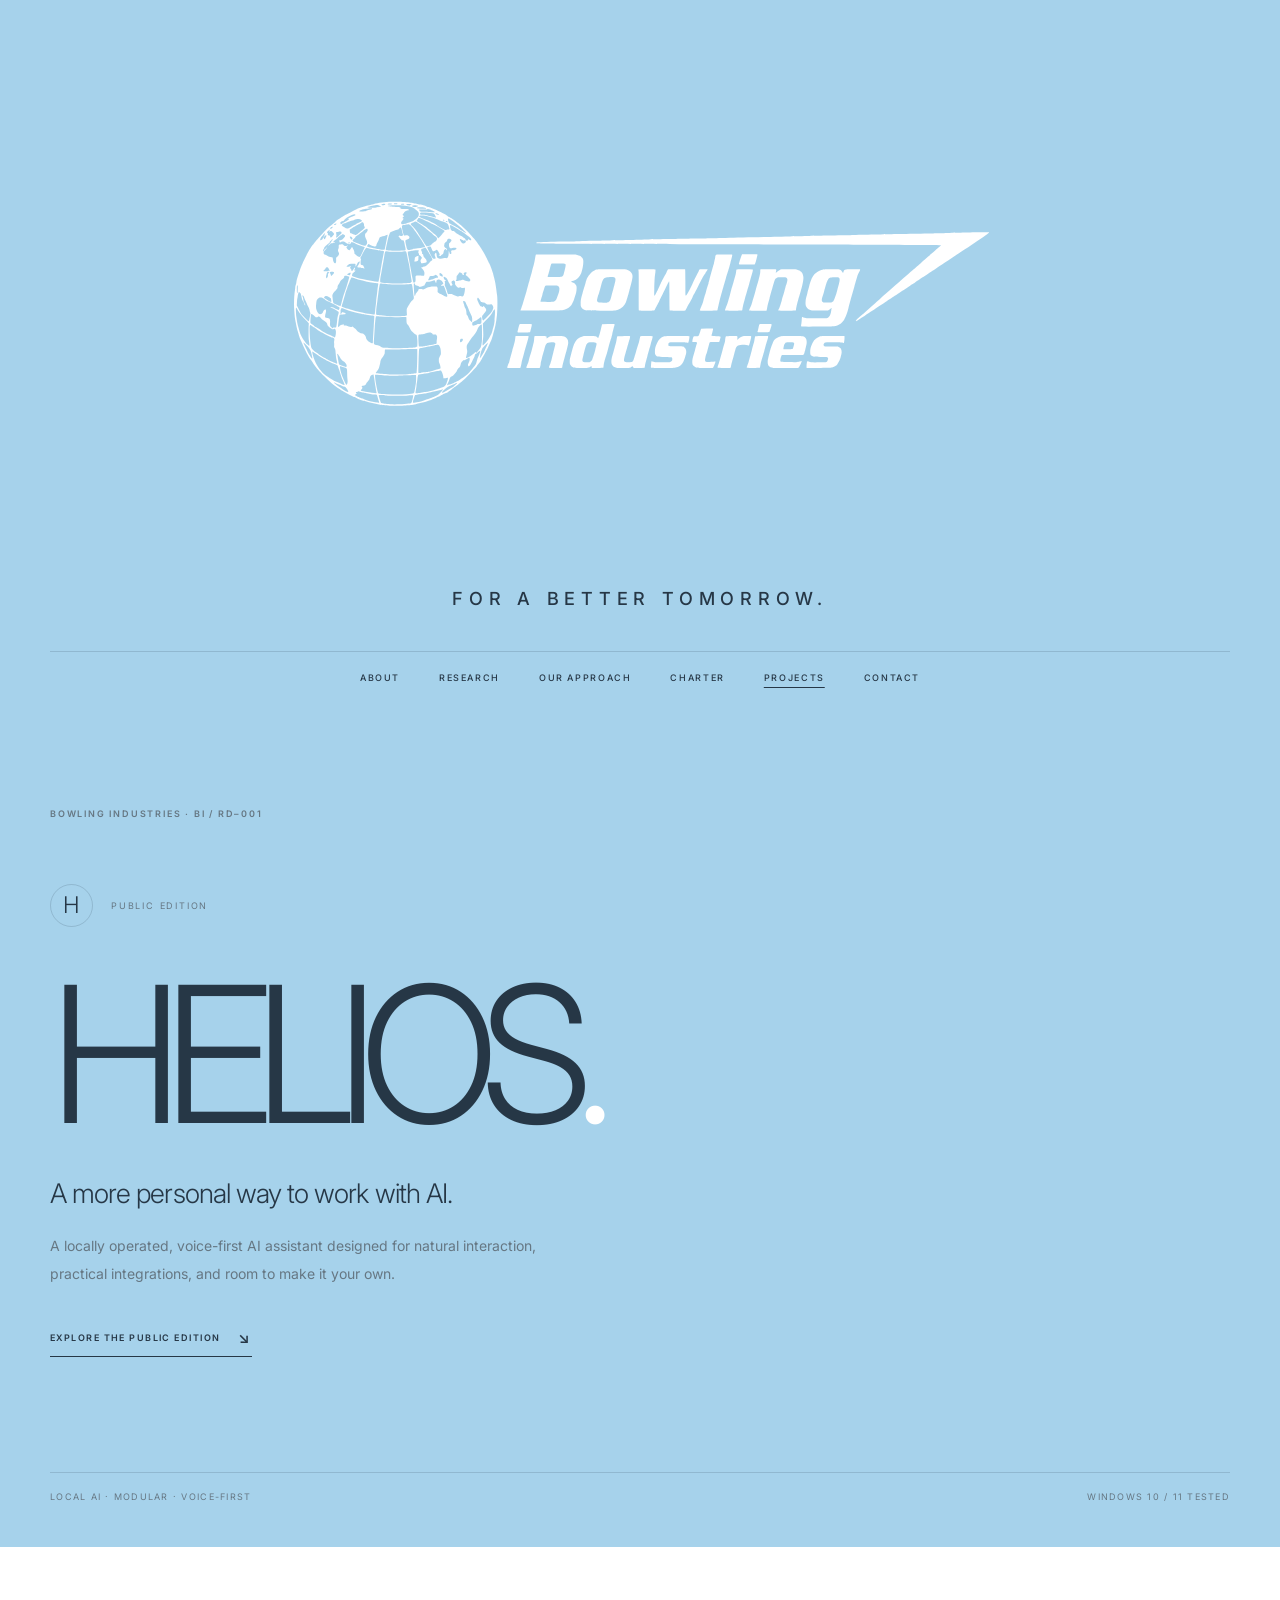
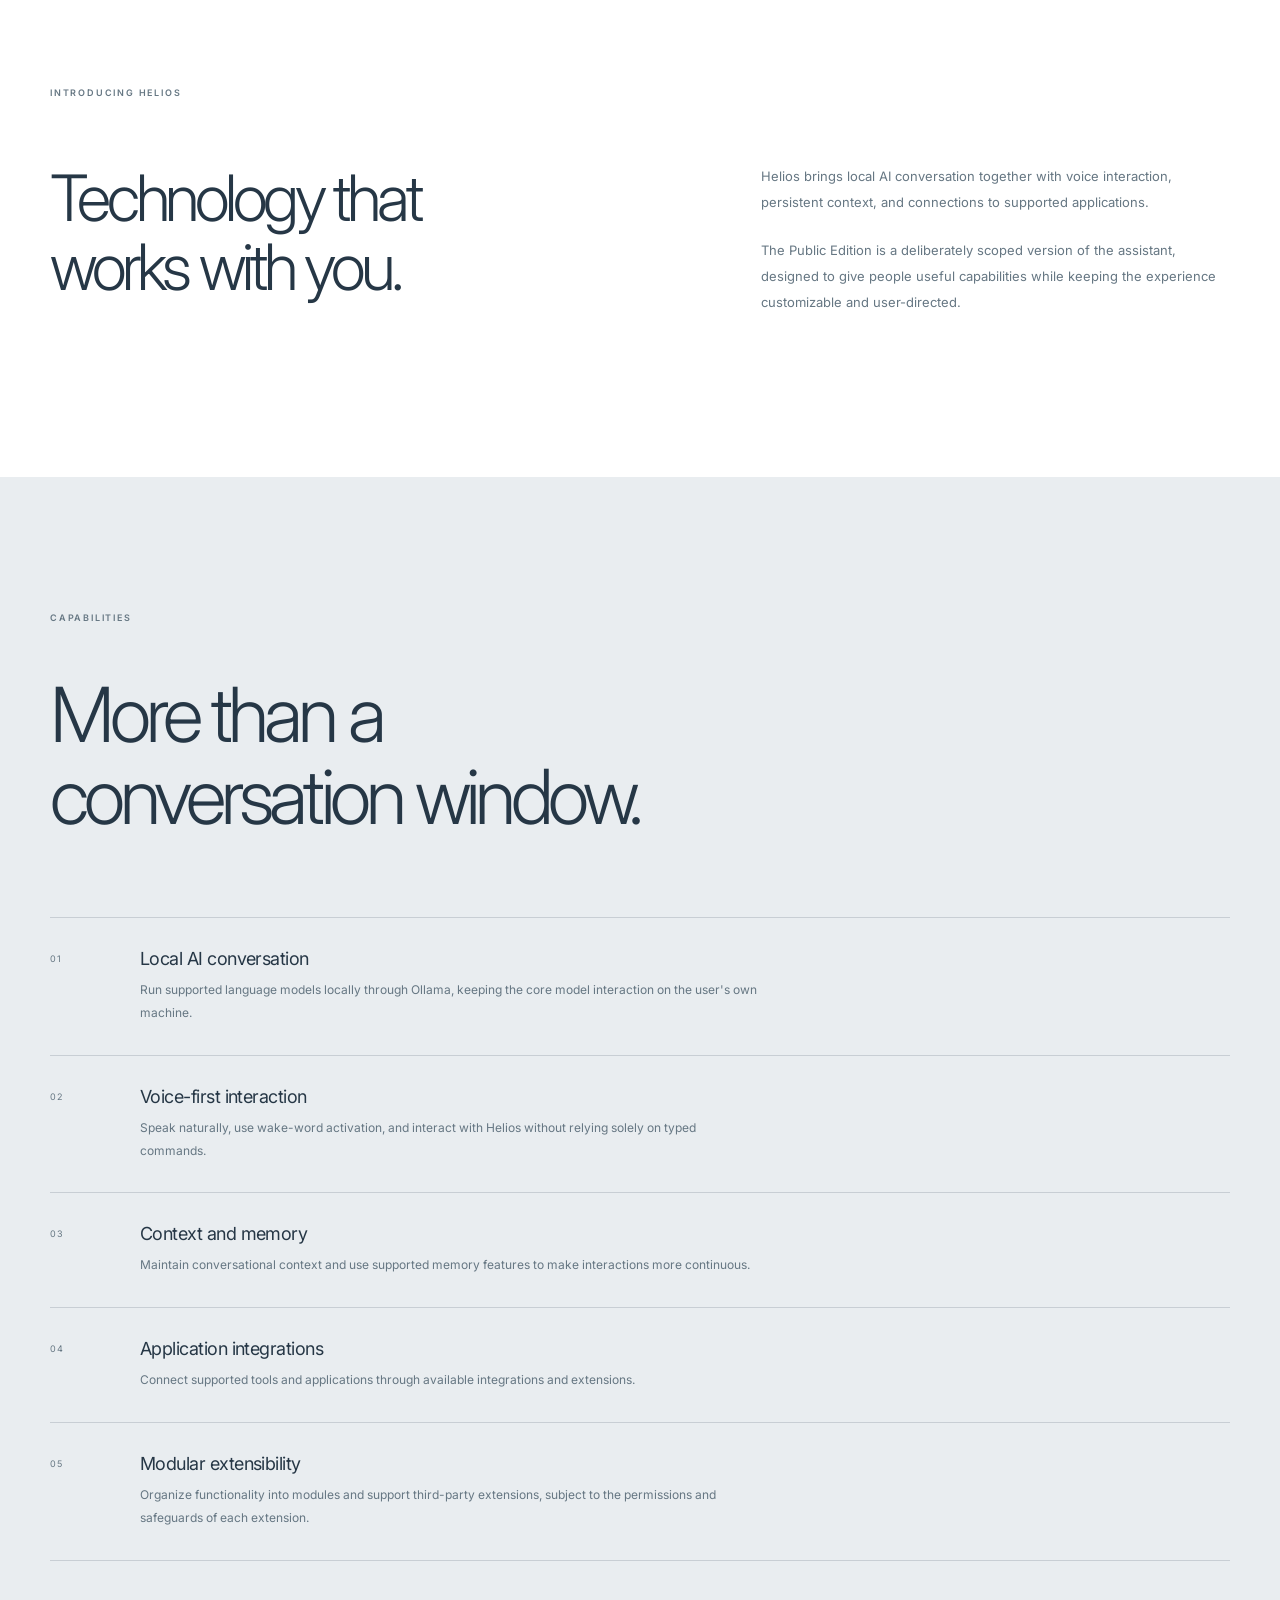
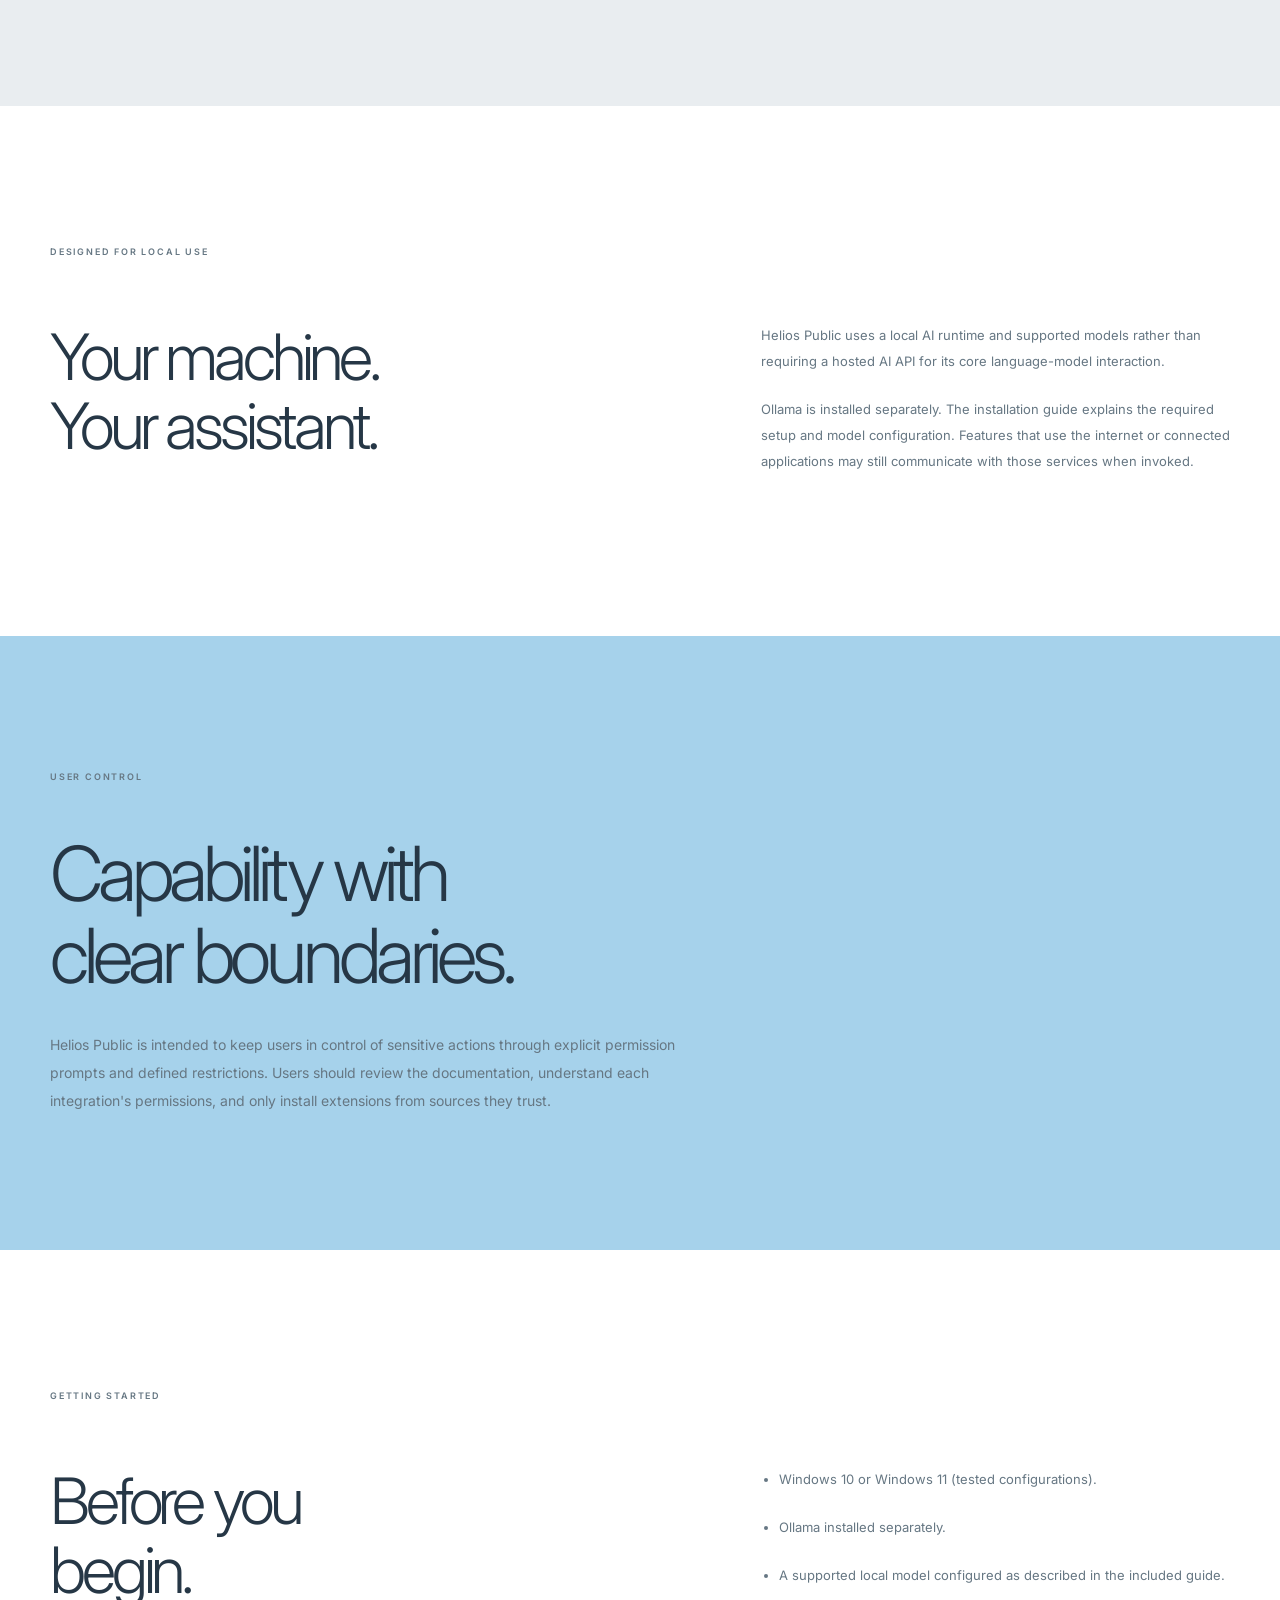
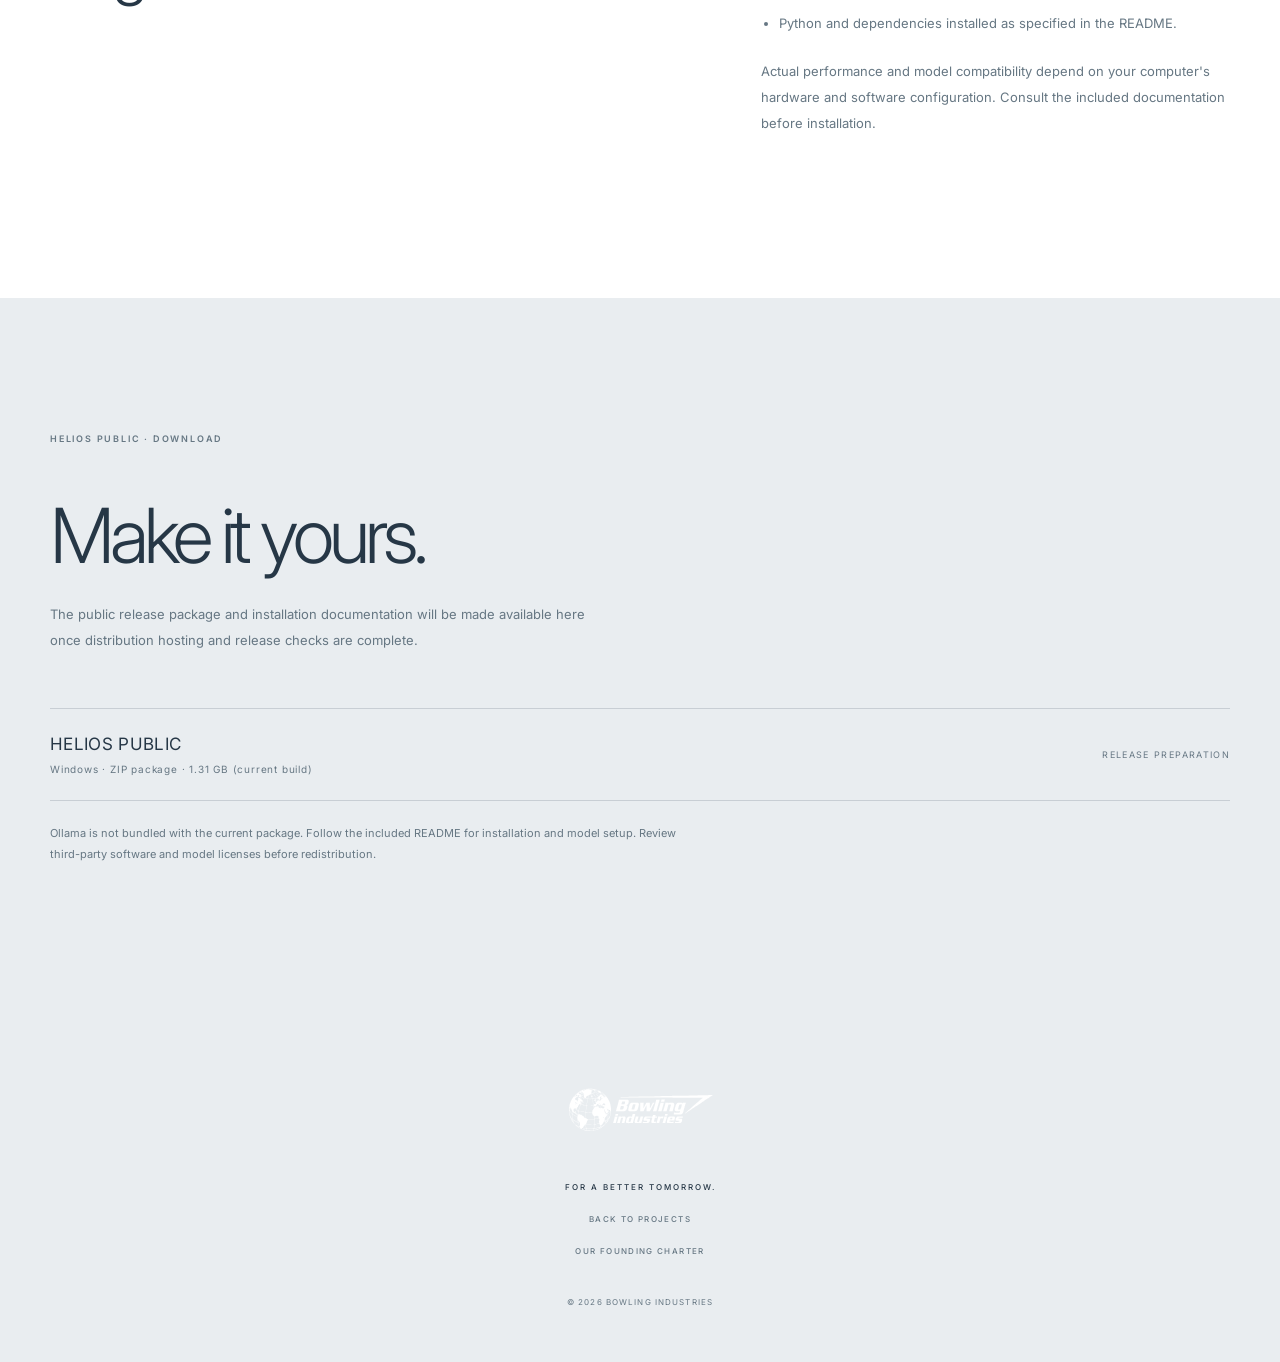
==== helios.html @ fafea014 "Add files via upload" ====
<!DOCTYPE html>
<html lang="en">
<head>
    <meta charset="UTF-8">
    <meta name="viewport" content="width=device-width, initial-scale=1.0">
    <meta name="description" content="Helios Public is a locally operated, extensible AI assistant from Bowling Industries.">
    <title>Helios — Bowling Industries</title>
    <link rel="preconnect" href="https://fonts.googleapis.com">
    <link rel="preconnect" href="https://fonts.gstatic.com" crossorigin>
    <link href="https://fonts.googleapis.com/css2?family=Inter:wght@300;400;500;600&display=swap" rel="stylesheet">
    <link rel="stylesheet" href="style.css">
    <script src="script.js" defer></script>
</head>
<body>
    <header class="site-header">
        <a href="index.html" class="brand" aria-label="Bowling Industries home"><img src="assets/logo.svg" alt="Bowling Industries"></a>
        <p class="brand-motto">FOR A BETTER TOMORROW.</p>
        <nav class="main-nav" aria-label="Main navigation">
            <a href="index.html#about">ABOUT</a>
            <a href="index.html#research">RESEARCH</a>
            <a href="index.html#approach">OUR APPROACH</a>
            <a href="charter.html">CHARTER</a>
            <a href="projects.html" aria-current="page">PROJECTS</a>
            <a href="index.html#contact">CONTACT</a>
        </nav>
    </header>

    <main class="helios-page">
        <section class="helios-hero section-blue">
            <div class="section-inner reveal">
                <p class="eyebrow">BOWLING INDUSTRIES · BI / RD–001</p>
                <div class="helios-hero-lockup"><span class="helios-sunmark" aria-hidden="true">H</span><span class="helios-edition">PUBLIC EDITION</span></div>
                <h1>HELIOS<span class="helios-period">.</span></h1>
                <p class="helios-tagline">A more personal way to work with AI.</p>
                <p class="helios-hero-description">A locally operated, voice-first AI assistant designed for natural interaction, practical integrations, and room to make it your own.</p>
                <a href="#download" class="text-link">EXPLORE THE PUBLIC EDITION <span aria-hidden="true">↘</span></a>
                <div class="helios-hero-index"><span>LOCAL AI · MODULAR · VOICE-FIRST</span><span>WINDOWS 10 / 11 TESTED</span></div>
            </div>
        </section>

        <section class="helios-intro section-light">
            <div class="section-inner reveal">
                <p class="eyebrow">INTRODUCING HELIOS</p>
                <div class="helios-intro-layout">
                    <h2>Technology that<br>works with you.</h2>
                    <div class="helios-body-copy">
                        <p>Helios brings local AI conversation together with voice interaction, persistent context, and connections to supported applications.</p>
                        <p>The Public Edition is a deliberately scoped version of the assistant, designed to give people useful capabilities while keeping the experience customizable and user-directed.</p>
                    </div>
                </div>
            </div>
        </section>

        <section class="helios-capabilities section-grey">
            <div class="section-inner reveal">
                <p class="eyebrow">CAPABILITIES</p>
                <h2>More than a<br>conversation window.</h2>
                <div class="helios-capability-list">
                    <article><span>01</span><div><h3>Local AI conversation</h3><p>Run supported language models locally through Ollama, keeping the core model interaction on the user's own machine.</p></div></article>
                    <article><span>02</span><div><h3>Voice-first interaction</h3><p>Speak naturally, use wake-word activation, and interact with Helios without relying solely on typed commands.</p></div></article>
                    <article><span>03</span><div><h3>Context and memory</h3><p>Maintain conversational context and use supported memory features to make interactions more continuous.</p></div></article>
                    <article><span>04</span><div><h3>Application integrations</h3><p>Connect supported tools and applications through available integrations and extensions.</p></div></article>
                    <article><span>05</span><div><h3>Modular extensibility</h3><p>Organize functionality into modules and support third-party extensions, subject to the permissions and safeguards of each extension.</p></div></article>
                </div>
            </div>
        </section>

        <section class="helios-architecture section-light">
            <div class="section-inner reveal">
                <p class="eyebrow">DESIGNED FOR LOCAL USE</p>
                <div class="helios-architecture-layout">
                    <h2>Your machine.<br>Your assistant.</h2>
                    <div class="helios-body-copy">
                        <p>Helios Public uses a local AI runtime and supported models rather than requiring a hosted AI API for its core language-model interaction.</p>
                        <p>Ollama is installed separately. The installation guide explains the required setup and model configuration. Features that use the internet or connected applications may still communicate with those services when invoked.</p>
                    </div>
                </div>
            </div>
        </section>

        <section class="helios-safety section-blue">
            <div class="section-inner reveal">
                <p class="eyebrow">USER CONTROL</p>
                <h2>Capability with<br>clear boundaries.</h2>
                <p class="helios-safety-copy">Helios Public is intended to keep users in control of sensitive actions through explicit permission prompts and defined restrictions. Users should review the documentation, understand each integration's permissions, and only install extensions from sources they trust.</p>
            </div>
        </section>

        <section class="helios-requirements section-light">
            <div class="section-inner reveal">
                <p class="eyebrow">GETTING STARTED</p>
                <div class="helios-requirements-layout">
                    <h2>Before you<br>begin.</h2>
                    <div class="helios-body-copy">
                        <ul>
                            <li>Windows 10 or Windows 11 (tested configurations).</li>
                            <li>Ollama installed separately.</li>
                            <li>A supported local model configured as described in the included guide.</li>
                            <li>Python and dependencies installed as specified in the README.</li>
                        </ul>
                        <p>Actual performance and model compatibility depend on your computer's hardware and software configuration. Consult the included documentation before installation.</p>
                    </div>
                </div>
            </div>
        </section>

        <section class="helios-download section-grey" id="download">
            <div class="section-inner reveal">
                <p class="eyebrow">HELIOS PUBLIC · DOWNLOAD</p>
                <h2>Make it yours.</h2>
                <p class="helios-download-copy">The public release package and installation documentation will be made available here once distribution hosting and release checks are complete.</p>
                <div class="helios-download-panel">
                    <div><strong>HELIOS PUBLIC</strong><span>Windows · ZIP package · 1.31 GB (current build)</span></div>
                    <span class="download-status">RELEASE PREPARATION</span>
                </div>
                <p class="helios-download-note">Ollama is not bundled with the current package. Follow the included README for installation and model setup. Review third-party software and model licenses before redistribution.</p>
            </div>
        </section>
    </main>

    <footer class="site-footer">
        <a href="index.html" class="footer-brand"><img src="assets/logo.svg" alt="Bowling Industries"></a>
        <p>FOR A BETTER TOMORROW.</p>
        <a href="projects.html" class="footer-charter-link">BACK TO PROJECTS</a>
        <a href="charter.html" class="footer-charter-link">OUR FOUNDING CHARTER</a>
        <span>© <span id="year"></span> BOWLING INDUSTRIES</span>
    </footer>
</body>
</html>
---- style.css ----
/* --------------------------------
   BOWLING INDUSTRIES
   Main stylesheet
-------------------------------- */

:root {
    --blue: #A6D2EB;
    --blue-dark: #8BBFDF;
    --white: #FFFFFF;
    --grey: #E9EDF0;
    --text: #263746;
    --muted: #667783;
    --line: rgba(38, 55, 70, 0.17);

    --content-width: 1180px;
}


/* RESET */

* {
    margin: 0;
    padding: 0;
    box-sizing: border-box;
}

html {
    scroll-behavior: smooth;
    scroll-padding-top: 30px;
}

body {
    font-family: "Inter", sans-serif;
    color: var(--text);
    background: var(--white);
    font-weight: 400;
    -webkit-font-smoothing: antialiased;
}

a {
    color: inherit;
    text-decoration: none;
}

button,
a {
    -webkit-tap-highlight-color: transparent;
}


/* HEADER */

.site-header {
    width: 100%;
    padding: 38px 24px 0;
    display: flex;
    flex-direction: column;
    align-items: center;
    background: var(--blue);
}

.brand {
    display: block;
    width: min(750px, 200vw);
}

.brand img {
    display: block;
    width: 100%;
    height: auto;
}

.brand-motto {
    margin-top: 17px;
    font-size: 18px;
    font-weight: 500;
    letter-spacing: 0.32em;
    text-align: center;
    color: var(--text);
}

.main-nav {
    display: flex;
    justify-content: center;
    flex-wrap: wrap;
    gap: 39px;
    margin-top: 42px;
    padding: 20px 0;
    width: min(100%, var(--content-width));
    border-top: 1px solid var(--line);
}

.main-nav a {
    font-size: 9px;
    letter-spacing: 0.18em;
    font-weight: 500;
    color: var(--text);
    transition: opacity 0.25s ease;
}

.main-nav a:hover {
    opacity: 0.55;
}

.main-nav a[aria-current="page"] {
    text-decoration: underline;
    text-underline-offset: 6px;
}


/* GENERAL */

.section-inner {
    width: min(var(--content-width), calc(100% - 80px));
    margin: 0 auto;
}

.section-light {
    background: var(--white);
}

.section-blue {
    background: var(--blue);
}

.section-grey {
    background: var(--grey);
}

.eyebrow {
    font-size: 9px;
    letter-spacing: 0.2em;
    font-weight: 600;
    color: var(--muted);
}

h1,
h2,
h3,
p {
    overflow-wrap: break-word;
}

h1,
h2 {
    font-weight: 300;
    letter-spacing: -0.065em;
    line-height: 1.08;
}


/* HERO */

.hero {
    min-height: 590px;
    background: var(--blue);
    display: flex;
    flex-direction: column;
    justify-content: center;
    padding: 100px 40px 36px;
}

.hero-content {
    width: min(var(--content-width), 100%);
    margin: 0 auto;
}

.hero h1 {
    font-size: clamp(52px, 8vw, 100px);
    margin-top: 30px;
    max-width: 900px;
}

.hero-description {
    max-width: 430px;
    margin-top: 30px;
    font-size: 14px;
    line-height: 1.9;
    color: var(--muted);
}

.text-link {
    display: inline-flex;
    align-items: center;
    gap: 18px;
    margin-top: 40px;
    padding-bottom: 9px;
    border-bottom: 1px solid var(--text);
    font-size: 9px;
    font-weight: 600;
    letter-spacing: 0.16em;
    transition: gap 0.25s ease;
}

.text-link:hover {
    gap: 27px;
}

.text-link span {
    font-size: 15px;
}

.hero-index {
    width: min(var(--content-width), 100%);
    margin: 110px auto 0;
    display: flex;
    justify-content: space-between;
    font-size: 8px;
    letter-spacing: 0.15em;
    color: var(--muted);
}


/* ABOUT */

.intro {
    padding: 145px 0;
}

.intro-layout {
    display: grid;
    grid-template-columns: 1fr 0.7fr;
    gap: 90px;
    margin-top: 65px;
    align-items: start;
}

.intro h2,
.approach h2 {
    font-size: clamp(42px, 5vw, 67px);
}

.intro-copy,
.approach-copy {
    padding-top: 8px;
}

.intro-copy p,
.approach-copy p {
    font-size: 13px;
    line-height: 2;
    color: var(--muted);
    margin-bottom: 22px;
    max-width: 430px;
}


/* RESEARCH */

.research {
    padding: 140px 0 150px;
}

.research h2 {
    font-size: clamp(42px, 5.5vw, 70px);
    margin-top: 55px;
}

.section-description {
    margin-top: 25px;
    font-size: 13px;
    color: var(--muted);
    line-height: 1.9;
    max-width: 440px;
}

.research-list {
    margin-top: 85px;
    border-top: 1px solid var(--line);
}

.research-item {
    display: grid;
    grid-template-columns: 70px 1fr 30px;
    align-items: center;
    gap: 20px;
    min-height: 105px;
    border-bottom: 1px solid var(--line);
    transition: padding 0.3s ease;
}

.research-item:hover {
    padding-left: 12px;
}

.research-number {
    font-size: 9px;
    letter-spacing: 0.1em;
    color: var(--muted);
}

.research-item h3 {
    font-size: clamp(16px, 2vw, 21px);
    font-weight: 400;
    letter-spacing: -0.035em;
}

.research-arrow {
    font-size: 17px;
    text-align: right;
    color: var(--muted);
}


/* APPROACH */

.approach {
    padding: 145px 0;
}

.approach-layout {
    display: grid;
    grid-template-columns: 1fr 0.7fr;
    gap: 90px;
    margin-top: 65px;
}

.principles {
    display: grid;
    grid-template-columns: repeat(3, 1fr);
    gap: 50px;
    margin-top: 110px;
    padding-top: 35px;
    border-top: 1px solid var(--line);
}

.principles span {
    font-size: 9px;
    letter-spacing: 0.12em;
    color: var(--muted);
}

.principles h3 {
    margin-top: 28px;
    font-size: 17px;
    font-weight: 400;
    letter-spacing: -0.03em;
}

.principles p {
    margin-top: 13px;
    font-size: 11px;
    line-height: 1.9;
    color: var(--muted);
    max-width: 220px;
}


/* CLOSING STATEMENT */

.closing {
    padding: 145px 0;
}

.closing h2 {
    font-size: clamp(58px, 9vw, 110px);
    margin-top: 45px;
}

.closing p:last-child {
    margin-top: 30px;
    font-size: 13px;
    color: var(--muted);
    line-height: 1.8;
}


/* CONTACT */

.contact {
    padding: 125px 0;
}

.contact-layout {
    display: grid;
    grid-template-columns: 1fr 0.7fr;
    gap: 90px;
    margin-top: 55px;
    align-items: start;
}

.contact h2 {
    font-size: clamp(40px, 5vw, 65px);
}

.contact-layout p {
    padding-top: 8px;
    max-width: 350px;
    font-size: 13px;
    line-height: 2;
    color: var(--muted);
}


/* HOMEPAGE CHARTER PREVIEW */

.charter-preview {
    padding: 140px 0;
}

.charter-preview-layout {
    display: grid;
    grid-template-columns: 1fr 0.75fr;
    gap: 85px;
    margin-top: 65px;
    align-items: start;
}

.charter-preview h2 {
    font-size: clamp(43px, 5vw, 67px);
}

.charter-preview-copy p {
    max-width: 430px;
    margin-bottom: 22px;
    font-size: 13px;
    line-height: 2;
    color: var(--muted);
}


/* FOOTER */

.site-footer {
    background: var(--grey);
    padding: 55px 30px;
    display: flex;
    flex-direction: column;
    align-items: center;
    gap: 17px;
}

.footer-brand {
    width: 155px;
}

.footer-brand img {
    width: 100%;
    height: auto;
    display: block;
}

.site-footer p {
    font-size: 8px;
    font-weight: 500;
    letter-spacing: 0.25em;
}

.footer-charter-link {
    margin-top: 5px;
    font-size: 8px;
    font-weight: 500;
    letter-spacing: 0.17em;
    color: var(--muted);
    transition: opacity 0.25s ease;
}

.footer-charter-link:hover {
    opacity: 0.55;
}

.site-footer > span {
    margin-top: 24px;
    font-size: 8px;
    letter-spacing: 0.14em;
    color: var(--muted);
}


/* --------------------------------
   FOUNDING CHARTER
-------------------------------- */


/* CHARTER HERO */

.charter-inner {
    width: min(1000px, calc(100% - 80px));
    margin: 0 auto;
}

.charter-hero {
    padding: 115px 0 65px;
}

.charter-hero h1 {
    font-size: clamp(65px, 10vw, 120px);
    margin-top: 55px;
}

.charter-hero-description {
    max-width: 510px;
    margin-top: 35px;
    font-size: 15px;
    line-height: 2;
    color: var(--muted);
}

.charter-hero-index {
    display: flex;
    justify-content: space-between;
    margin-top: 125px;
    padding-top: 18px;
    border-top: 1px solid var(--line);
    font-size: 9px;
    letter-spacing: 0.15em;
    color: var(--muted);
}



/* OPENING DECLARATION */

.charter-opening {
    padding: 145px 0;
}

.charter-opening-copy {
    max-width: 760px;
    margin: 45px 0 0;
}

.charter-opening-copy p,
.charter-copy p,
.charter-philosophy-copy p {
    max-width: 680px;
    margin-bottom: 25px;
    font-size: 14px;
    line-height: 2.1;
    color: var(--muted);
}

.charter-opening-copy .charter-lead,
.charter-copy .charter-lead {
    font-size: 21px;
    font-weight: 300;
    letter-spacing: -0.035em;
    line-height: 1.8;
    color: var(--text);
}


/* TABLE OF CONTENTS */

.charter-contents {
    padding: 115px 0 130px;
}

.charter-contents h2 {
    margin-top: 40px;
    font-size: clamp(42px, 5vw, 65px);
}

.contents-list {
    margin-top: 65px;
    border-top: 1px solid var(--line);
}

.contents-list a {
    display: grid;
    grid-template-columns: 65px 1fr 25px;
    align-items: center;
    gap: 20px;
    min-height: 75px;
    border-bottom: 1px solid var(--line);
    transition: padding 0.25s ease;
}

.contents-list a:hover {
    padding-left: 12px;
}

.contents-list a span:first-child,
.contents-list a span:last-child {
    font-size: 10px;
    color: var(--muted);
}

.contents-list a span:nth-child(2) {
    font-size: 14px;
    font-weight: 400;
}

.contents-list a span:last-child {
    text-align: right;
    font-size: 15px;
}


/* CHARTER SECTIONS */

.charter-section {
    padding: 135px 0;
    scroll-margin-top: 30px;
}

.charter-section-layout {
    display: grid;
    grid-template-columns: 1fr 0.85fr;
    gap: 85px;
    margin-top: 65px;
    align-items: start;
}

.charter-section-layout h2 {
    font-size: clamp(43px, 5.5vw, 70px);
}

.charter-copy {
    padding-top: 8px;
}

.charter-copy p {
    font-size: 13px;
}

.charter-emphasis {
    margin-top: 35px;
    font-size: 17px !important;
    font-weight: 400;
    color: var(--text) !important;
}


/* PHILOSOPHY */

.charter-philosophy {
    padding: 140px 0 150px;
}

.charter-philosophy h2 {
    margin-top: 55px;
    font-size: clamp(65px, 10vw, 115px);
    line-height: 1.03;
}

.charter-philosophy-copy {
    max-width: 620px;
    margin: 65px 0 0 auto;
}

.charter-philosophy-copy p {
    font-size: 14px;
}


/* PRINCIPLES */

.charter-wide-heading {
    margin-top: 55px;
    font-size: clamp(45px, 6vw, 75px);
}

.charter-principles {
    margin-top: 80px;
    border-top: 1px solid var(--line);
}

.charter-principles article {
    display: grid;
    grid-template-columns: 55px 0.9fr 1fr;
    gap: 35px;
    align-items: start;
    padding: 38px 0;
    border-bottom: 1px solid var(--line);
}

.charter-principles article > span {
    font-size: 10px;
    letter-spacing: 0.12em;
    color: var(--muted);
}

.charter-principles h3 {
    font-size: 17px;
    font-weight: 400;
    line-height: 1.6;
    letter-spacing: -0.035em;
}

.charter-principles p {
    max-width: 430px;
    font-size: 12px;
    line-height: 2;
    color: var(--muted);
}


/* FIELDS OF INTEREST */

.charter-fields {
    display: grid;
    grid-template-columns: repeat(2, 1fr);
    gap: 0 65px;
    margin-top: 80px;
    border-top: 1px solid var(--line);
}

.charter-fields > div {
    padding: 35px 0;
    border-bottom: 1px solid var(--line);
}

.charter-fields span {
    font-size: 9px;
    letter-spacing: 0.12em;
    color: var(--muted);
}

.charter-fields h3 {
    margin-top: 22px;
    font-size: 18px;
    font-weight: 400;
    letter-spacing: -0.035em;
    line-height: 1.5;
}

.charter-fields p {
    max-width: 360px;
    margin-top: 13px;
    font-size: 12px;
    line-height: 1.9;
    color: var(--muted);
}

.charter-disclaimer {
    margin-top: 35px;
    max-width: 600px;
    font-size: 10px;
    line-height: 1.8;
    color: var(--muted);
}


/* FOUNDERS */

.founders-section {
    padding: 145px 0;
}

.founders-section > .charter-inner > h2 {
    margin-top: 55px;
    font-size: clamp(45px, 6vw, 75px);
}

.founders-introduction {
    max-width: 470px;
    margin-top: 30px;
    font-size: 13px;
    line-height: 2;
    color: var(--muted);
}

.founder-statement {
    display: grid;
    grid-template-columns: 0.65fr 1.35fr;
    gap: 70px;
    padding: 55px 0;
    border-top: 1px solid var(--line);
}

.founders-introduction + .founder-statement {
    margin-top: 85px;
}

.founder-heading {
    display: flex;
    align-items: flex-start;
    gap: 25px;
}

.founder-heading > span {
    padding-top: 5px;
    font-size: 10px;
    letter-spacing: 0.12em;
    color: var(--muted);
}

.founder-heading h3 {
    font-size: 18px;
    font-weight: 400;
    letter-spacing: -0.035em;
}

.founder-heading p {
    margin-top: 10px;
    font-size: 9px;
    letter-spacing: 0.15em;
    color: var(--muted);
}

.founder-statement blockquote {
    max-width: 650px;
    font-size: 14px;
    line-height: 2.1;
    font-weight: 300;
    color: var(--muted);
}


/* CHARTER CLOSING */

.charter-closing {
    padding: 145px 0;
}

.charter-closing h2 {
    margin-top: 50px;
    font-size: clamp(65px, 10vw, 115px);
}

.charter-closing p:not(.eyebrow) {
    margin-top: 30px;
    font-size: 13px;
    line-height: 1.9;
    color: var(--muted);
}

.charter-closing .text-link {
    margin-top: 45px;
}


/* --------------------------------
   SCROLL REVEAL
-------------------------------- */

.js-ready .reveal {
    opacity: 0;
    transform: translateY(22px);
    transition:
        opacity 0.8s ease,
        transform 0.8s cubic-bezier(0.2, 0.7, 0.2, 1);
}

.js-ready .reveal.visible {
    opacity: 1;
    transform: translateY(0);
}


/* --------------------------------
   ACCESSIBILITY
-------------------------------- */

@media (prefers-reduced-motion: reduce) {

    html {
        scroll-behavior: auto;
    }

    *,
    *::before,
    *::after {
        transition-duration: 0.01ms !important;
        animation-duration: 0.01ms !important;
        animation-iteration-count: 1 !important;
    }

    .js-ready .reveal {
        opacity: 1;
        transform: none;
    }
}


/* --------------------------------
   RESPONSIVE DESIGN
-------------------------------- */

@media (max-width: 760px) {

    /* HEADER */

    .site-header {
        padding-top: 30px;
    }

    .brand {
        width: min(310px, 86vw);
    }

    .brand-motto {
        font-size: 10px;
        letter-spacing: 0.20em;
    }

    .main-nav {
        gap: 16px;
        margin-top: 30px;
    }

    .main-nav a {
        font-size: 9px;
    }


    /* HOMEPAGE */

    .hero {
        min-height: 570px;
        padding: 90px 25px 30px;
    }

    .hero h1 {
        font-size: clamp(49px, 12vw, 75px);
    }

    .hero-index {
        margin-top: 90px;
        font-size: 9px;
    }

    .section-inner {
        width: calc(100% - 50px);
    }

    .intro,
    .research,
    .approach,
    .contact,
    .charter-preview {
        padding: 95px 0;
    }

    .intro-layout,
    .approach-layout,
    .contact-layout {
        grid-template-columns: 1fr;
        gap: 35px;
        margin-top: 45px;
    }

    .research h2 {
        margin-top: 40px;
    }

    .research-list {
        margin-top: 55px;
    }

    .research-item {
        grid-template-columns: 35px 1fr 20px;
        gap: 10px;
        min-height: 90px;
    }

    .research-item h3 {
        font-size: 16px;
    }

    .principles {
        grid-template-columns: 1fr;
        gap: 40px;
        margin-top: 75px;
    }

    .principles h3 {
        margin-top: 15px;
    }

    .closing {
        padding: 100px 0;
    }

    .contact-layout {
        gap: 25px;
    }

    .intro-layout p,
    .approach-layout p,
    .contact-layout p,
    .principles p {
        font-size: 16px;
        line-height: 1.8;
    }

    .charter-preview-layout {
        grid-template-columns: 1fr;
        gap: 35px;
        margin-top: 45px;
    }

    .charter-preview h2 {
        font-size: clamp(40px, 10vw, 58px);
    }

    .charter-preview-copy p {
        font-size: 15px;
        line-height: 1.9;
    }


    /* CHARTER */

    .charter-inner {
        width: calc(100% - 50px);
    }

    .charter-hero {
        padding: 90px 0 35px;
    }

    .charter-hero h1 {
        font-size: clamp(55px, 13vw, 85px);
        margin-top: 45px;
    }

    .charter-hero-description {
        font-size: 14px;
    }

    .charter-hero-index {
        margin-top: 90px;
        font-size: 8px;
    }

    .charter-opening,
    .charter-contents,
    .charter-section,
    .founders-section {
        padding: 95px 0;
    }

    .charter-opening-copy {
        margin-top: 45px;
    }

    .charter-opening-copy p,
    .charter-copy p,
    .charter-philosophy-copy p {
        font-size: 15px;
        line-height: 1.95;
    }

    .charter-opening-copy .charter-lead,
    .charter-copy .charter-lead {
        font-size: 19px;
    }

    .charter-contents h2,
    .charter-section-layout h2,
    .charter-wide-heading,
    .founders-section > .charter-inner > h2,
    .charter-preview h2 {
        font-size: clamp(40px, 10vw, 58px);
    }

    .contents-list {
        margin-top: 45px;
    }

    .contents-list a {
        grid-template-columns: 35px 1fr 20px;
        gap: 10px;
        min-height: 72px;
    }

    .contents-list a span:nth-child(2) {
        font-size: 13px;
    }

    .charter-section-layout {
        grid-template-columns: 1fr;
        gap: 35px;
        margin-top: 45px;
    }

    .charter-philosophy {
        padding: 100px 0;
    }

    .charter-philosophy h2,
    .charter-closing h2 {
        font-size: clamp(55px, 12vw, 80px);
    }

    .charter-philosophy-copy {
        margin-top: 45px;
    }

    .charter-principles {
        margin-top: 55px;
    }

    .charter-principles article {
        grid-template-columns: 30px 1fr;
        gap: 15px;
        padding: 30px 0;
    }

    .charter-principles article p {
        grid-column: 2;
        font-size: 14px;
        line-height: 1.9;
    }

    .charter-principles h3 {
        font-size: 17px;
    }

    .charter-fields {
        grid-template-columns: 1fr;
        gap: 0;
        margin-top: 55px;
    }

    .charter-fields > div {
        padding: 30px 0;
    }

    .charter-fields h3 {
        margin-top: 15px;
    }

    .charter-fields p {
        font-size: 14px;
        line-height: 1.9;
    }

    .founder-statement {
        grid-template-columns: 1fr;
        gap: 28px;
        padding: 40px 0;
    }

    .founders-introduction + .founder-statement {
        margin-top: 55px;
    }

    .founder-statement blockquote {
        font-size: 14px;
        line-height: 2;
    }

    .founder-heading h3 {
        font-size: 17px;
    }

    .charter-closing {
        padding: 100px 0;
    }
}


@media (max-width: 400px) {

    .brand {
        width: 86vw;
    }

    .main-nav {
        gap: 11px;
    }

    .main-nav a {
        font-size: 8px;
    }

    .hero-index span:last-child {
        max-width: 150px;
        text-align: right;
    }

    .charter-hero-index {
        gap: 15px;
        font-size: 7px;
    }

    .contents-list a span:nth-child(2) {
        font-size: 12px;
    }
}

/* FOUNDING SIGNATURES */

.charter-signatures {
    padding: 145px 0;
}

.charter-signatures h2 {
    margin-top: 50px;
    font-size: clamp(45px, 6vw, 75px);
}

.signature-introduction {
    max-width: 480px;
    margin-top: 25px;
    font-size: 13px;
    line-height: 2;
    color: var(--muted);
}

.signature-grid {
    display: grid;
    grid-template-columns: repeat(2, 1fr);
    gap: 75px 85px;
    margin-top: 100px;
}

.signature-card {
    min-width: 0;
}

.signature-card img {
    display: block;
    width: 100%;
    max-width: 270px;
    height: 90px;
    object-fit: contain;
    object-position: left bottom;
    margin-bottom: 15px;
}

.signature-placeholder {
    height: 105px;
}

.signature-line {
    width: 100%;
    border-bottom: 1px solid var(--line);
}

.signature-card h3 {
    margin-top: 17px;
    font-size: 15px;
    font-weight: 400;
}

.signature-card p {
    margin-top: 8px;
    font-size: 9px;
    letter-spacing: 0.15em;
    color: var(--muted);
}

.signature-closing {
    margin-top: 110px;
    padding-top: 25px;
    border-top: 1px solid var(--line);
    text-align: center;
}

.signature-closing p {
    font-size: 11px;
    font-weight: 500;
    letter-spacing: 0.25em;
}

@media (max-width: 760px) {
    .charter-signatures {
        padding: 95px 0;
    }

    .signature-grid {
        grid-template-columns: 1fr;
        gap: 55px;
        margin-top: 65px;
    }

    .signature-card img {
        max-width: 240px;
    }

    .signature-closing {
        margin-top: 75px;
    }
}


/* --------------------------------
   PROJECT DIRECTORY
-------------------------------- */
.projects-hero { padding: 115px 0 65px; }
.projects-hero h1 { margin-top: 55px; font-size: clamp(65px, 10vw, 120px); }
.projects-hero-description { max-width: 520px; margin-top: 35px; font-size: 15px; line-height: 2; color: var(--muted); }
.projects-hero-index { display:flex; justify-content:space-between; margin-top:125px; padding-top:18px; border-top:1px solid var(--line); font-size:9px; letter-spacing:.15em; color:var(--muted); }
.projects-intro { padding:140px 0; }
.projects-intro-layout,.home-projects-layout { display:grid; grid-template-columns:1fr .75fr; gap:85px; margin-top:65px; align-items:start; }
.projects-intro h2,.home-projects h2 { font-size:clamp(43px,5vw,67px); }
.projects-intro-layout p,.home-projects-copy p { max-width:440px; font-size:13px; line-height:2; color:var(--muted); }
.project-directory { padding:130px 0 145px; }
.project-entry { display:block; margin-top:55px; padding:28px 0 35px; border-top:1px solid var(--line); border-bottom:1px solid var(--line); transition:padding .25s ease; }
.project-entry:hover { padding-left:12px; }
.project-entry-top { display:flex; justify-content:space-between; gap:20px; font-size:9px; letter-spacing:.16em; color:var(--muted); }
.project-entry-main { display:grid; grid-template-columns:150px 1fr 35px; gap:35px; align-items:center; margin-top:45px; }
.project-entry-mark,.home-helios-mark { display:grid; place-items:center; width:125px; aspect-ratio:1; border:1px solid var(--line); border-radius:50%; color:var(--text); font-size:76px; font-weight:300; letter-spacing:-.09em; }
.project-entry-copy h2 { font-size:clamp(45px,7vw,82px); font-weight:300; }
.project-entry-copy p { max-width:570px; margin-top:15px; font-size:13px; line-height:2; color:var(--muted); }
.project-entry-cta { display:inline-flex; gap:15px; margin-top:30px; padding-bottom:8px; border-bottom:1px solid var(--text); font-size:9px; font-weight:600; letter-spacing:.16em; }
.project-entry-arrow { font-size:25px; color:var(--muted); }
.projects-note { margin-top:35px; font-size:11px; line-height:1.9; color:var(--muted); }
.projects-closing { padding:135px 0; }
.projects-closing h2 { margin-top:45px; font-size:clamp(58px,9vw,105px); }
.home-projects { padding:135px 0; }
.home-helios-link { display:grid; grid-template-columns:95px 1fr 30px; gap:28px; align-items:center; margin-top:75px; padding:30px 0; border-top:1px solid var(--line); border-bottom:1px solid var(--line); transition:padding .25s ease; }
.home-helios-link:hover { padding-left:12px; }
.home-helios-mark { width:78px; font-size:46px; }
.home-helios-copy { display:flex; flex-direction:column; gap:9px; }
.home-helios-copy strong { font-size:clamp(28px,4vw,43px); font-weight:300; letter-spacing:-.06em; }
.home-helios-copy > span:last-child { font-size:12px; color:var(--muted); }
.home-helios-arrow { font-size:22px; }

/* HELIOS PRODUCT PAGE */
.helios-hero { padding:105px 0 45px; }
.helios-hero-lockup { display:flex; align-items:center; gap:18px; margin-top:65px; }
.helios-sunmark { display:grid; place-items:center; width:43px; height:43px; border:1px solid var(--line); border-radius:50%; font-size:23px; font-weight:300; }
.helios-edition { font-size:9px; letter-spacing:.2em; color:var(--muted); }
.helios-hero h1 { margin-top:25px; font-size:clamp(82px,16vw,190px); letter-spacing:-.095em; }
.helios-period { color:var(--white); }
.helios-tagline { margin-top:20px; font-size:clamp(19px,2.6vw,27px); font-weight:300; letter-spacing:-.035em; }
.helios-hero-description { max-width:510px; margin-top:22px; font-size:14px; line-height:2; color:var(--muted); }
.helios-hero-index { display:flex; justify-content:space-between; gap:20px; margin-top:115px; padding-top:18px; border-top:1px solid var(--line); font-size:9px; letter-spacing:.14em; color:var(--muted); }
.helios-intro,.helios-architecture,.helios-requirements { padding:140px 0; }
.helios-intro-layout,.helios-architecture-layout,.helios-requirements-layout { display:grid; grid-template-columns:1fr .75fr; gap:85px; margin-top:65px; align-items:start; }
.helios-intro h2,.helios-architecture h2,.helios-requirements h2 { font-size:clamp(43px,5vw,67px); }
.helios-body-copy p,.helios-body-copy li { max-width:500px; margin-bottom:22px; font-size:13px; line-height:2; color:var(--muted); }
.helios-body-copy ul { padding-left:18px; }
.helios-capabilities { padding:135px 0 145px; }
.helios-capabilities h2,.helios-safety h2,.helios-download h2 { margin-top:50px; font-size:clamp(45px,6vw,76px); }
.helios-capability-list { margin-top:80px; border-top:1px solid var(--line); }
.helios-capability-list article { display:grid; grid-template-columns:65px 1fr; gap:25px; padding:30px 0; border-bottom:1px solid var(--line); }
.helios-capability-list article > span { padding-top:5px; font-size:9px; letter-spacing:.12em; color:var(--muted); }
.helios-capability-list h3 { font-size:18px; font-weight:400; letter-spacing:-.03em; }
.helios-capability-list p { max-width:620px; margin-top:10px; font-size:12px; line-height:1.9; color:var(--muted); }
.helios-safety { padding:135px 0; }
.helios-safety-copy { max-width:650px; margin-top:35px; font-size:14px; line-height:2; color:var(--muted); }
.helios-download { padding:135px 0; }
.helios-download-copy { max-width:560px; margin-top:25px; font-size:13px; line-height:2; color:var(--muted); }
.helios-download-panel { display:flex; justify-content:space-between; align-items:center; gap:25px; margin-top:55px; padding:25px 0; border-top:1px solid var(--line); border-bottom:1px solid var(--line); }
.helios-download-panel > div { display:flex; flex-direction:column; gap:9px; }
.helios-download-panel strong { font-size:17px; font-weight:400; letter-spacing:.02em; }
.helios-download-panel span { font-size:10px; letter-spacing:.08em; color:var(--muted); }
.download-status { white-space:nowrap; font-size:9px !important; letter-spacing:.15em !important; }
.helios-download-note { max-width:650px; margin-top:22px; font-size:11px; line-height:1.9; color:var(--muted); }

@media (max-width:760px) {
    .projects-hero,.helios-hero { padding:85px 0 35px; }
    .projects-hero h1 { font-size:clamp(55px,12vw,85px); }
    .projects-hero-index,.helios-hero-index { margin-top:85px; font-size:8px; }
    .projects-intro,.project-directory,.home-projects,.helios-intro,.helios-capabilities,.helios-architecture,.helios-safety,.helios-requirements,.helios-download,.projects-closing { padding:95px 0; }
    .projects-intro-layout,.home-projects-layout,.helios-intro-layout,.helios-architecture-layout,.helios-requirements-layout { grid-template-columns:1fr; gap:30px; margin-top:45px; }
    .project-entry-main { grid-template-columns:75px 1fr 20px; gap:18px; margin-top:35px; }
    .project-entry-mark { width:70px; font-size:42px; }
    .project-entry-top { font-size:8px; }
    .project-entry-copy h2 { font-size:48px; }
    .project-entry-copy p { font-size:12px; }
    .home-helios-link { grid-template-columns:65px 1fr 18px; gap:16px; margin-top:55px; }
    .home-helios-mark { width:58px; font-size:34px; }
    .helios-hero-lockup { margin-top:50px; }
    .helios-hero h1 { font-size:clamp(76px,18vw,125px); }
    .helios-download-panel { align-items:flex-start; flex-direction:column; }
    .helios-capability-list article { grid-template-columns:35px 1fr; gap:15px; }
}

@media (max-width:400px) {
    .project-entry-main { grid-template-columns:1fr 20px; }
    .project-entry-mark { display:none; }
    .projects-hero-index,.helios-hero-index { flex-direction:column; }
}
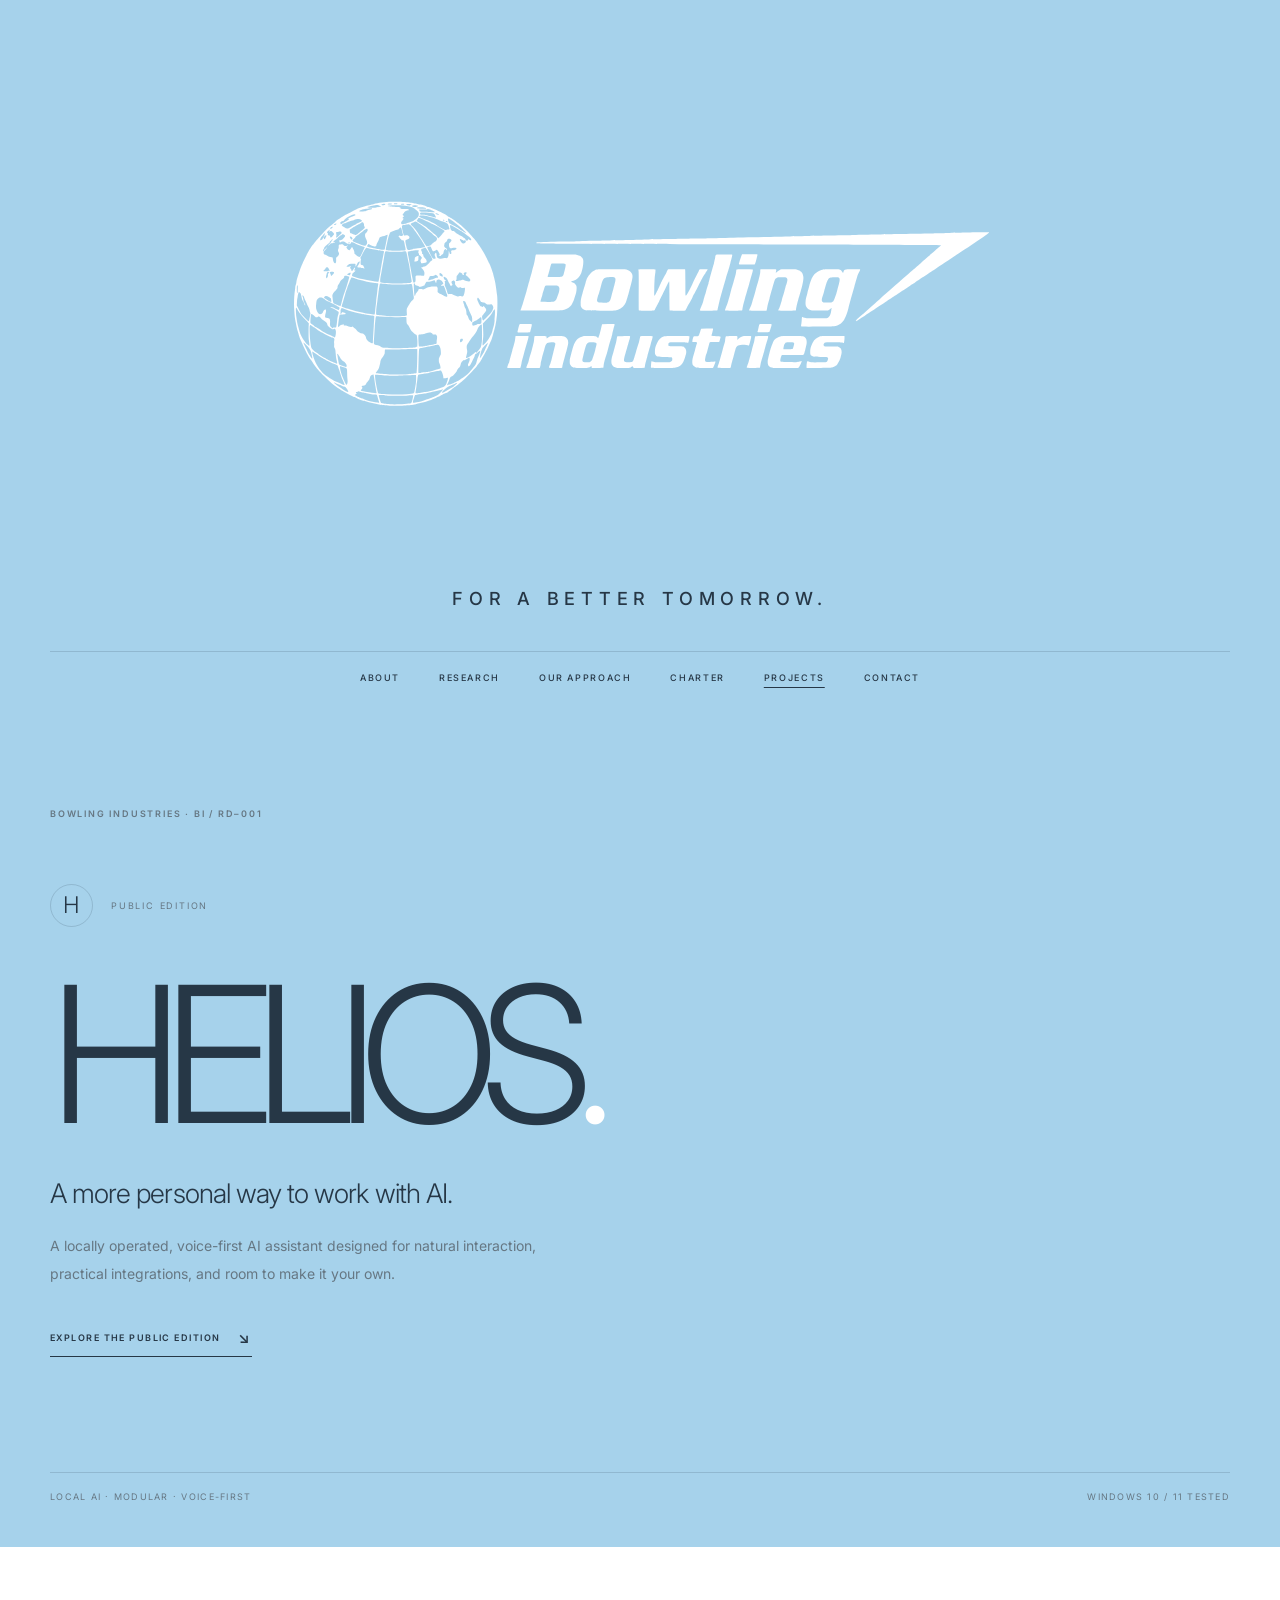
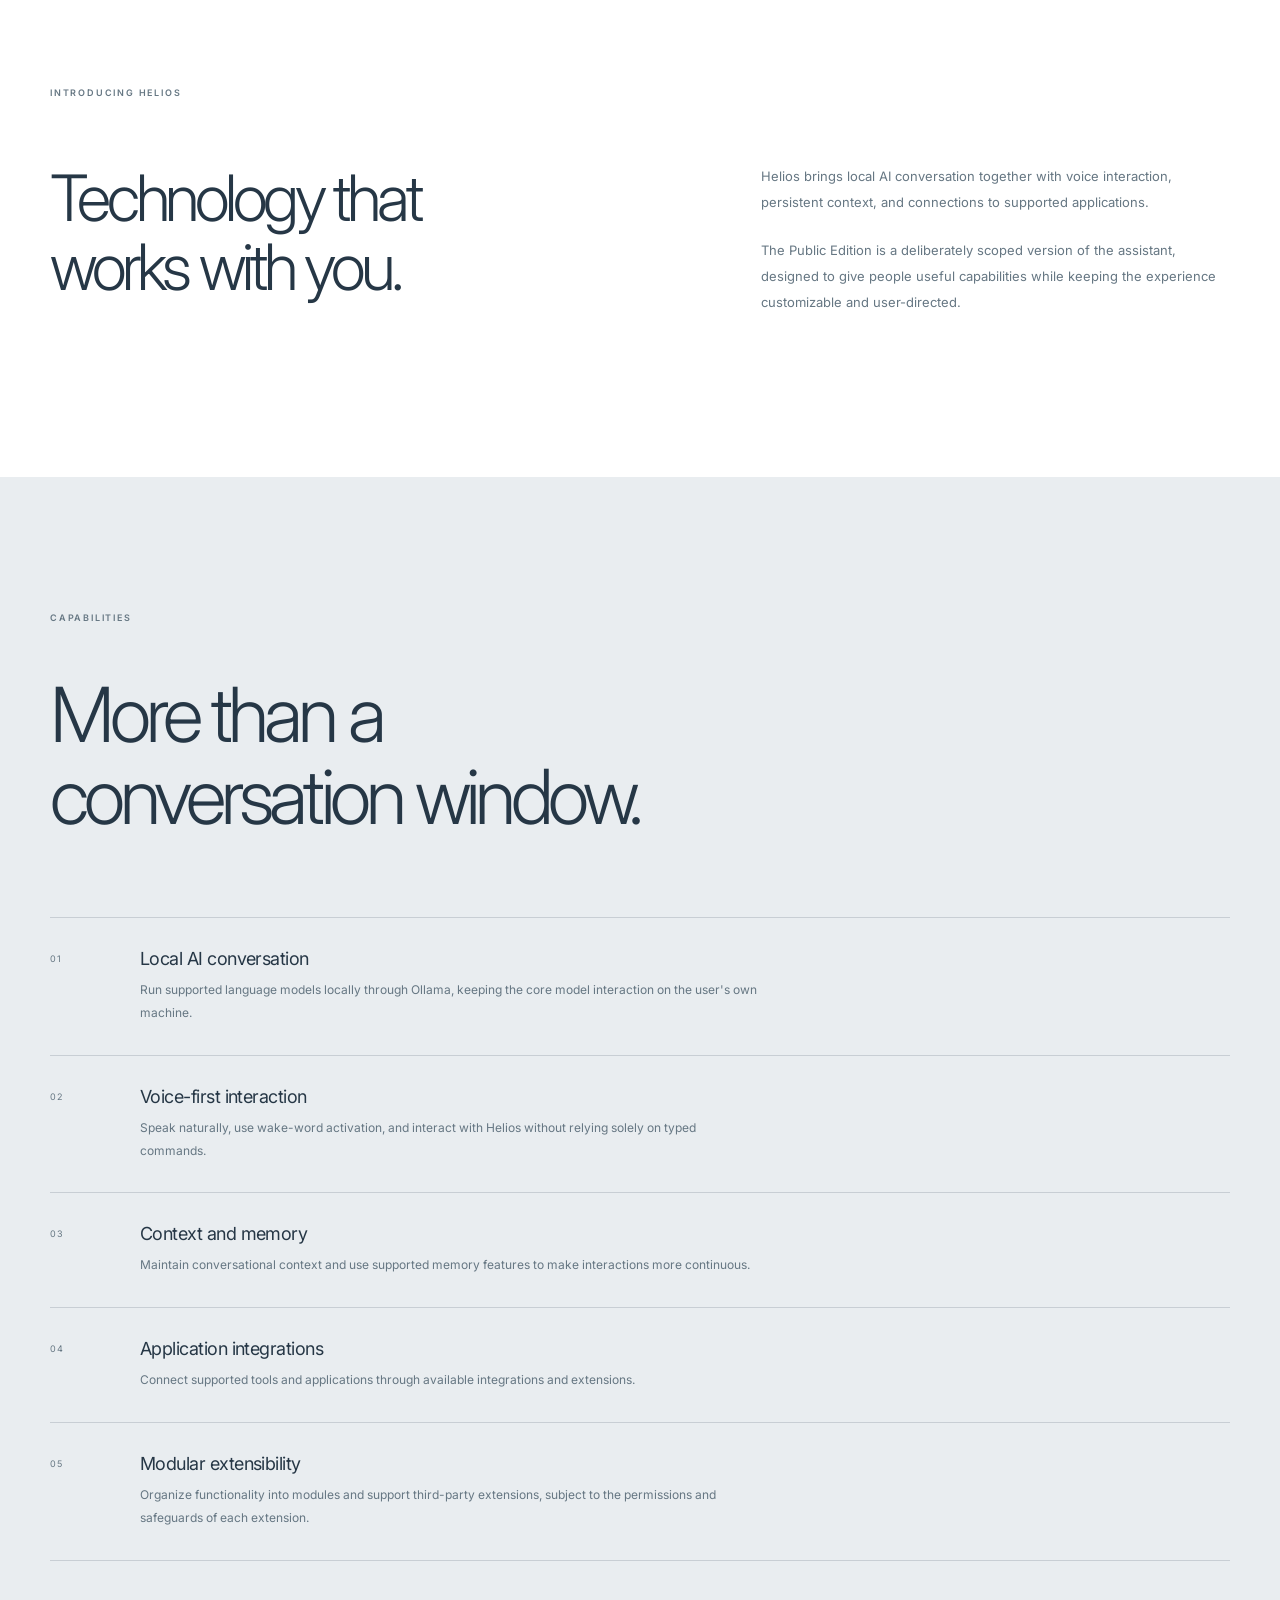
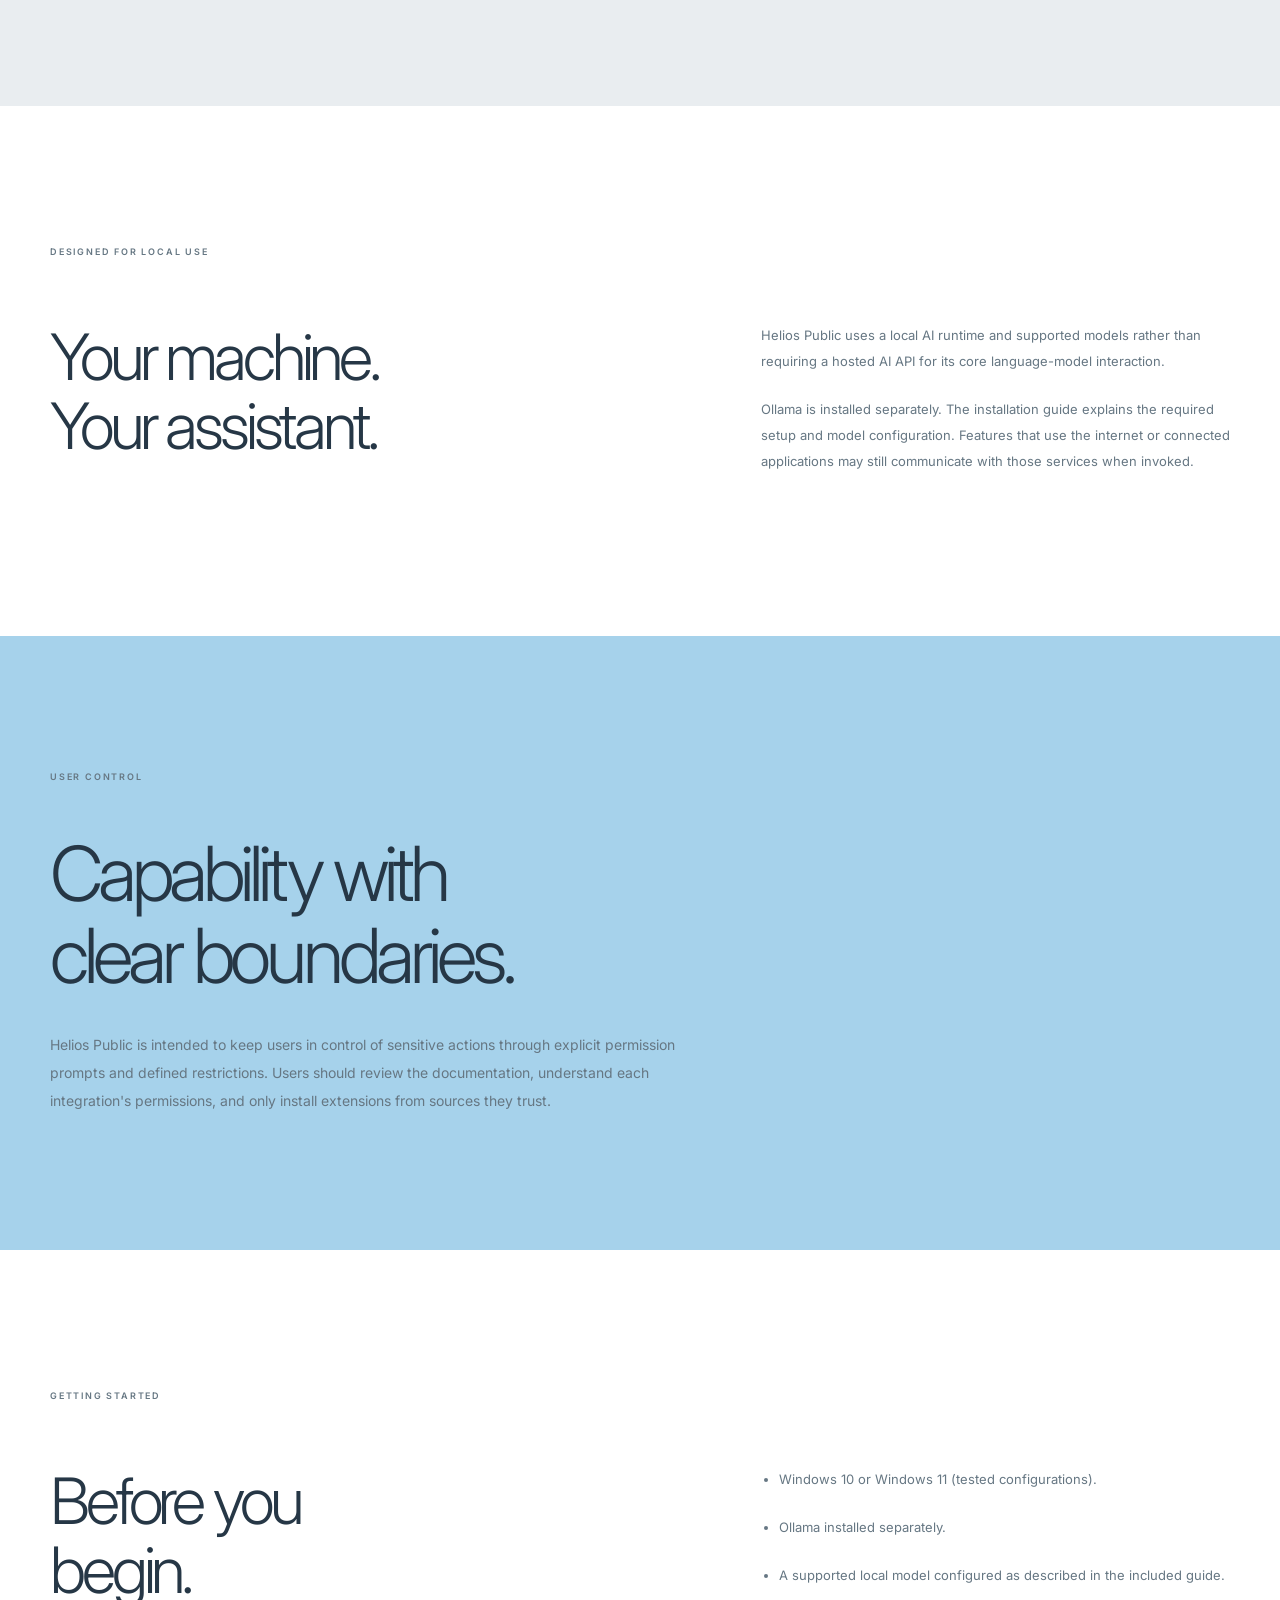
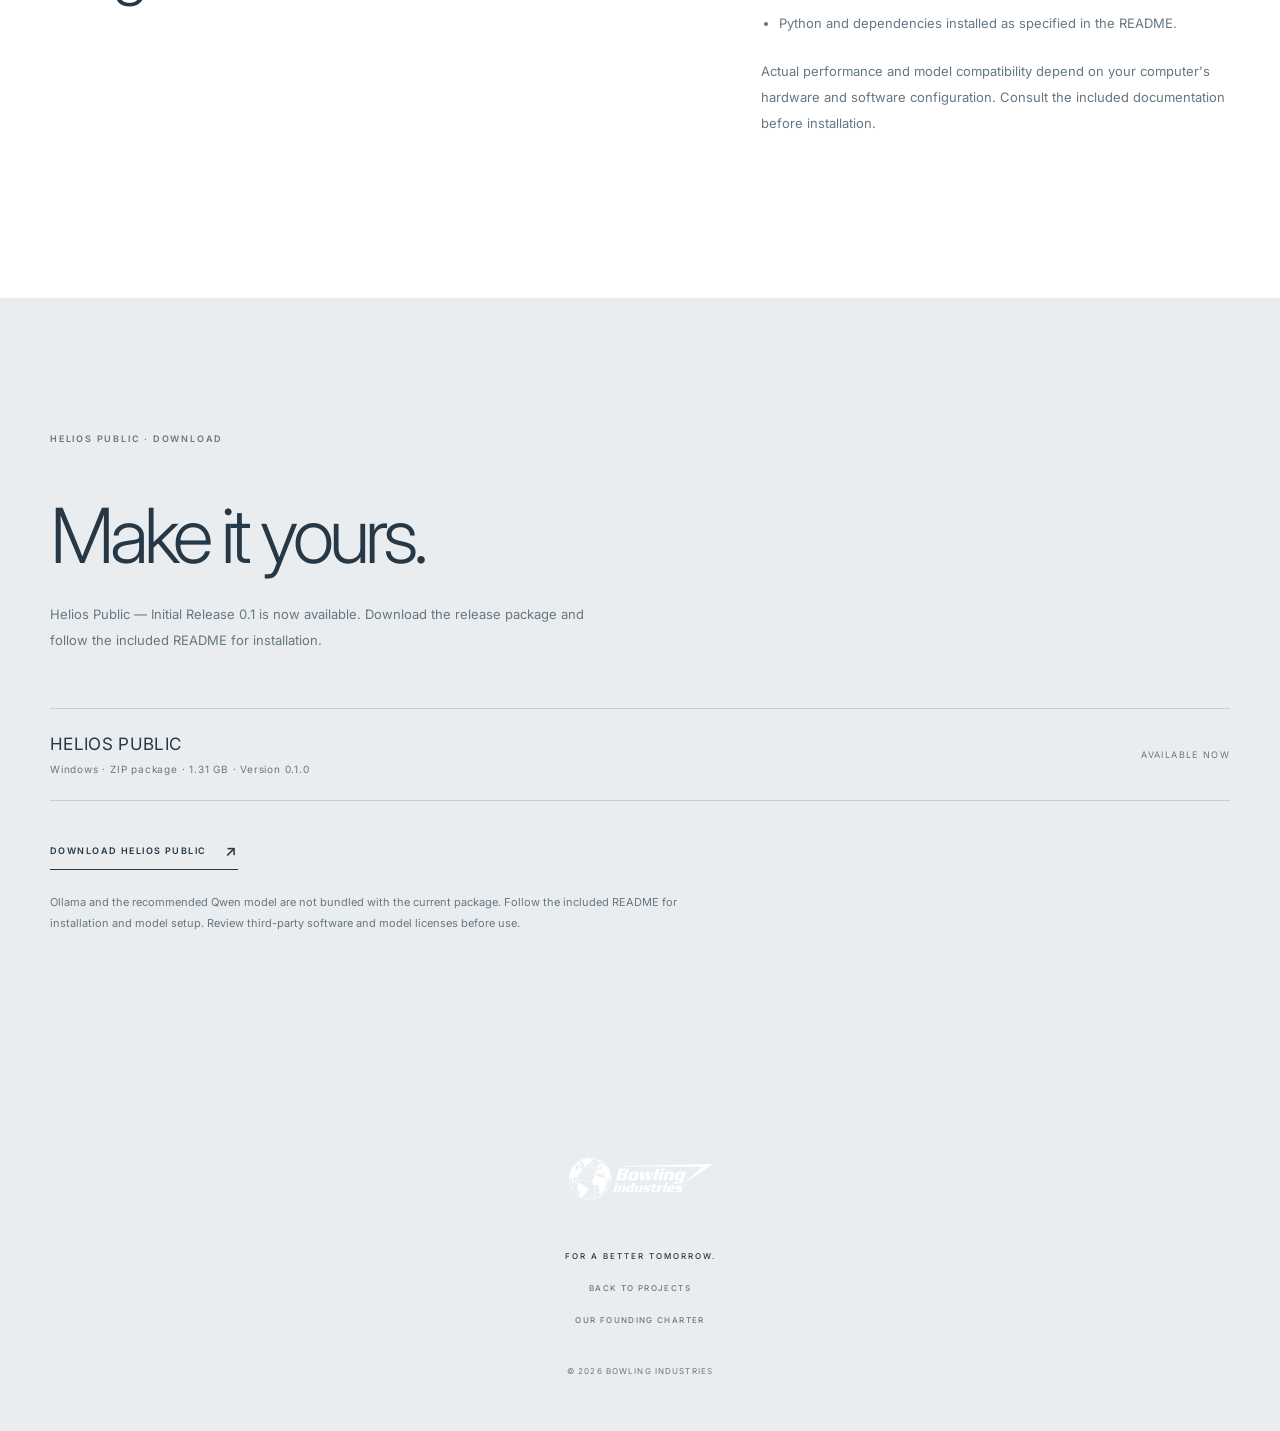
==== commit b2e6b843: "Add files via upload" ====
--- a/helios.html
+++ b/helios.html
@@ -108,12 +108,13 @@
             <div class="section-inner reveal">
                 <p class="eyebrow">HELIOS PUBLIC · DOWNLOAD</p>
                 <h2>Make it yours.</h2>
-                <p class="helios-download-copy">The public release package and installation documentation will be made available here once distribution hosting and release checks are complete.</p>
+                <p class="helios-download-copy">Helios Public — Initial Release 0.1 is now available. Download the release package and follow the included README for installation.</p>
                 <div class="helios-download-panel">
-                    <div><strong>HELIOS PUBLIC</strong><span>Windows · ZIP package · 1.31 GB (current build)</span></div>
-                    <span class="download-status">RELEASE PREPARATION</span>
+                    <div><strong>HELIOS PUBLIC</strong><span>Windows · ZIP package · 1.31 GB · Version 0.1.0</span></div>
+                    <span class="download-status">AVAILABLE NOW</span>
                 </div>
-                <p class="helios-download-note">Ollama is not bundled with the current package. Follow the included README for installation and model setup. Review third-party software and model licenses before redistribution.</p>
+                <a class="text-link" href="https://github.com/BowlingIndustries/bowling-industries/releases/download/V0.1.0/Helios.Public.Initial.Release.0.1.zip">DOWNLOAD HELIOS PUBLIC <span aria-hidden="true">↗</span></a>
+                <p class="helios-download-note">Ollama and the recommended Qwen model are not bundled with the current package. Follow the included README for installation and model setup. Review third-party software and model licenses before use.</p>
             </div>
         </section>
     </main>
